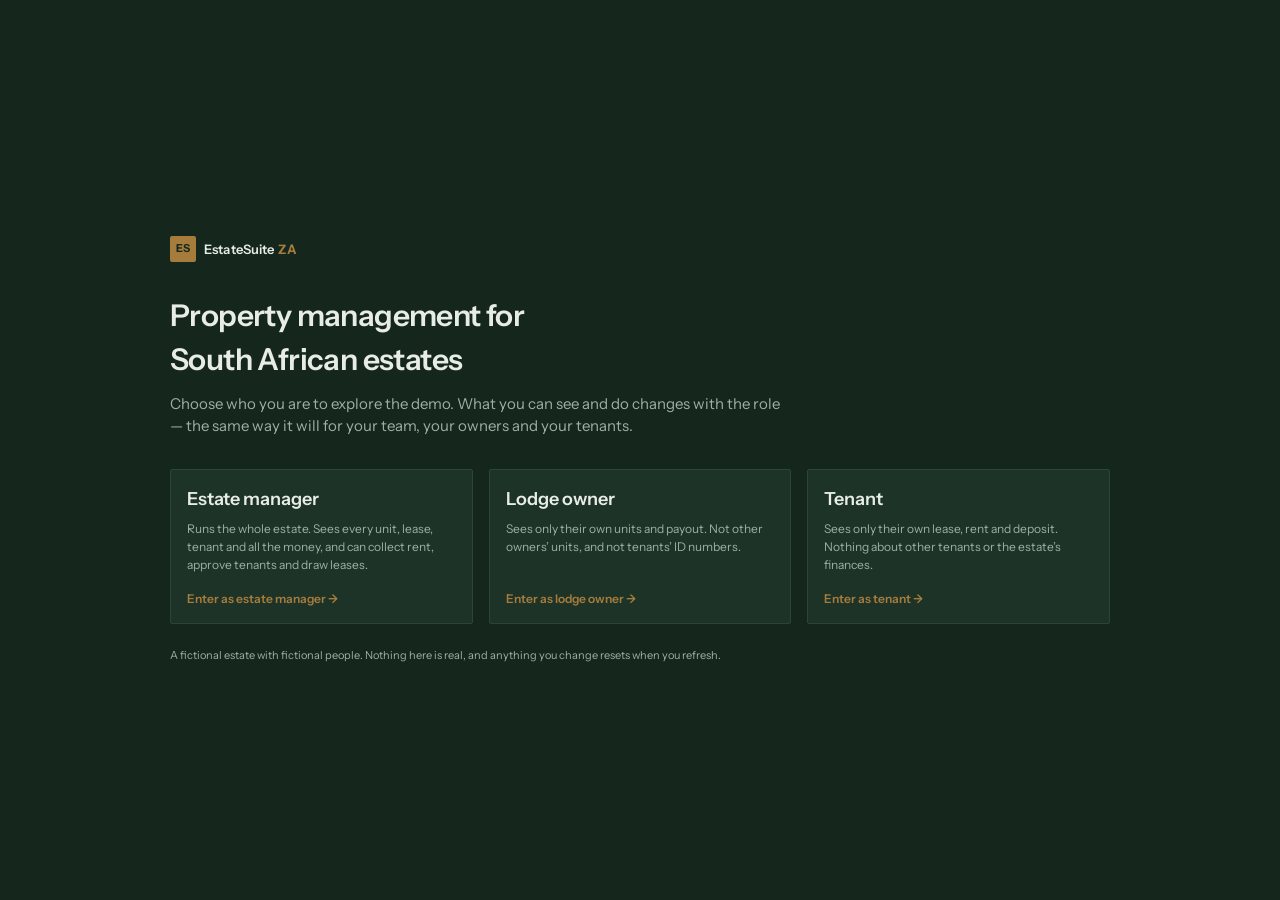
==== index.html @ 0b5a9187 "Front-end estate management demo with multi-country locale packs Static, no-backend demo and reusabl" ====
<!doctype html>
<html lang="en-ZA">
<head>
  <meta charset="utf-8" />
  <meta name="viewport" content="width=device-width, initial-scale=1" />
  <meta name="color-scheme" content="light" />
  <title>EstateSuite ZA</title>
  <meta name="description" content="Property management for South African estates, lodges and rental portfolios — demo build." />

  <!-- Fonts: Google Fonts CDN. tokens.css defines a system fallback so the
       app still reads correctly offline. Two families only. -->
  <link rel="preconnect" href="https://fonts.googleapis.com" />
  <link rel="preconnect" href="https://fonts.gstatic.com" crossorigin />
  <link rel="stylesheet"
    href="https://fonts.googleapis.com/css2?family=Instrument+Sans:wght@400;500;600;700&family=Source+Serif+4:opsz,wght@8..60,400;8..60,600&display=swap" />

  <link rel="stylesheet" href="/src/styles/tokens.css" />
  <link rel="stylesheet" href="/src/styles/app.css" />
</head>
<body>
  <div id="app" class="app-root"></div>
  <noscript>EstateSuite ZA requires JavaScript (ES modules) to run.</noscript>
  <script type="module" src="/src/app.js"></script>
</body>
</html>
---- src/styles/tokens.css ----
/* Design tokens — the single source of truth for the EstateSuite ZA look.
   Dark estate-green chrome, cool neutral paper, one brass accent. Two font
   families only. See CLAUDE.md for the authoritative palette. */

:root {
  /* Chrome — dark estate green */
  --chrome:       #15271D;
  --chrome-2:     #1D3327;
  --chrome-3:     #24402F;
  --chrome-line:  #2C4636;
  --chrome-ink:   #E7ECE5;
  --chrome-ink-2: #9DB0A2;

  /* Paper — cool neutral working surface (NOT warm cream) */
  --paper:        #FAF9F6;
  --paper-inset:  #F1EFE9;
  --paper-raised: #FFFFFF;
  --ink:          #1B1B17;
  --ink-2:        #5A594F;
  --ink-3:        #86847A;
  --line:         #E1DED6;
  --line-strong:  #CFCBC0;

  /* Brass — the one accent, used sparingly */
  --brass:        #A67C3D;
  --brass-2:      #916B32;
  --brass-ink:    #6E5124;
  --brass-wash:   #F3ECDF;

  /* Status — reserved for state, never decoration */
  --ok:    #3F7A4B;
  --ok-wash:  #E6EFE6;
  --warn:  #A5762A;
  --warn-wash: #F4EAD4;
  --over:  #A6432E;   /* rust — overdue / error */
  --over-wash: #F4E1DB;

  /* Type */
  --font-ui:  'Instrument Sans', system-ui, -apple-system, 'Segoe UI', Roboto, Helvetica, Arial, sans-serif;
  --font-doc: 'Source Serif 4', Georgia, 'Times New Roman', serif;

  /* Type scale (compact, density-first) */
  --fs-xs: 11px;
  --fs-sm: 12px;
  --fs-base: 13px;
  --fs-md: 15px;
  --fs-lg: 18px;
  --fs-xl: 22px;
  --fs-2xl: 30px;

  /* Space */
  --sp-1: 4px;
  --sp-2: 8px;
  --sp-3: 12px;
  --sp-4: 16px;
  --sp-5: 24px;
  --sp-6: 32px;
  --sp-7: 48px;

  /* Geometry */
  --radius: 2px;
  --sidebar-w: 236px;
  --topbar-h: 52px;
  --hairline: 1px solid var(--line);
  --focus: 2px solid var(--brass);

  --dur: 160ms;
  --ease: cubic-bezier(.2, .6, .2, 1);
}

@media (prefers-reduced-motion: reduce) {
  :root { --dur: 0ms; }
  * { scroll-behavior: auto !important; }
}
---- src/styles/app.css ----
/* app.css — shell chrome, primitives and the layout frame.
   Quality bar: hairlines not shadows, near-sharp corners, dense and quiet.
   See tokens.css for the palette. */

*, *::before, *::after { box-sizing: border-box; }

html, body { height: 100%; }
body {
  margin: 0;
  font-family: var(--font-ui);
  font-size: var(--fs-base);
  line-height: 1.45;
  color: var(--ink);
  background: var(--chrome);
  -webkit-font-smoothing: antialiased;
  text-rendering: optimizeLegibility;
}

h1, h2, h3, p { margin: 0; }
button { font: inherit; color: inherit; }
a { color: inherit; text-decoration: none; }

:focus-visible {
  outline: var(--focus);
  outline-offset: 2px;
}

/* ---- Skip link ---------------------------------------------------------- */
.skip-link {
  position: fixed;
  top: 8px; left: 8px;
  z-index: 100;
  padding: 8px 12px;
  background: var(--paper);
  color: var(--ink);
  border: 1px solid var(--brass);
  border-radius: var(--radius);
  transform: translateY(-160%);
  transition: transform var(--dur) var(--ease);
}
.skip-link:focus { transform: translateY(0); }

/* ---- App frame ---------------------------------------------------------- */
.app-root { height: 100%; display: flex; flex-direction: column; }
.ribbon {
  flex: 0 0 auto;
  display: flex; align-items: center; gap: var(--sp-2);
  height: 26px; padding: 0 var(--sp-4);
  background: var(--chrome-2); color: var(--chrome-ink-2);
  border-bottom: 1px solid var(--chrome-line);
  font-size: var(--fs-xs); letter-spacing: .02em;
}
.ribbon__dot { width: 6px; height: 6px; border-radius: 50%; background: var(--brass); flex: 0 0 auto; }
.app {
  flex: 1 1 auto;
  min-height: 0;
  display: grid;
  grid-template-columns: var(--sidebar-w) 1fr;
  background: var(--chrome);
}

/* ---- Sidebar (chrome) --------------------------------------------------- */
.sidebar {
  grid-column: 1;
  display: flex;
  flex-direction: column;
  background: var(--chrome);
  border-right: 1px solid var(--chrome-line);
  min-height: 0;
  overflow-y: auto;
}
.brand {
  display: flex;
  align-items: center;
  gap: var(--sp-2);
  height: var(--topbar-h);
  padding: 0 var(--sp-4);
  border-bottom: 1px solid var(--chrome-line);
  flex: 0 0 auto;
}
.brand__mark {
  display: grid;
  place-items: center;
  width: 26px; height: 26px;
  font-size: var(--fs-xs);
  font-weight: 700;
  letter-spacing: .04em;
  color: var(--chrome);
  background: var(--brass);
  border-radius: var(--radius);
}
.brand__name {
  font-weight: 600;
  letter-spacing: .01em;
  color: var(--chrome-ink);
}
.brand__za {
  color: var(--brass);
  margin-left: 4px;
  font-weight: 700;
}

.nav { padding: var(--sp-3) 0 var(--sp-5); }
.nav__group { padding: var(--sp-2) var(--sp-3) 0; }
.nav__group + .nav__group { margin-top: var(--sp-3); }
.nav__label {
  font-size: 10px;
  font-weight: 600;
  letter-spacing: .12em;
  text-transform: uppercase;
  color: var(--chrome-ink-2);
  padding: var(--sp-2) var(--sp-3) var(--sp-1);
}
.nav__item {
  display: block;
  padding: 7px var(--sp-3);
  border-radius: var(--radius);
  color: var(--chrome-ink-2);
  border-left: 2px solid transparent;
  transition: background var(--dur) var(--ease), color var(--dur) var(--ease);
}
.nav__item:hover { background: var(--chrome-2); color: var(--chrome-ink); }
.nav__item.is-active {
  background: var(--chrome-2);
  color: var(--chrome-ink);
  border-left-color: var(--brass);
  font-weight: 500;
}

/* ---- Main column -------------------------------------------------------- */
.main {
  grid-column: 2;
  display: flex;
  flex-direction: column;
  min-width: 0;
  min-height: 0;
  background: var(--paper);
}

.topbar {
  display: flex;
  align-items: center;
  gap: var(--sp-3);
  height: var(--topbar-h);
  padding: 0 var(--sp-5);
  background: var(--paper);
  border-bottom: var(--hairline);
  flex: 0 0 auto;
}
.topbar__title {
  font-size: var(--fs-md);
  font-weight: 600;
  letter-spacing: -.01em;
}
.topbar__spacer { flex: 1 1 auto; }
.topbar__today {
  font-size: var(--fs-sm);
  color: var(--ink-3);
  white-space: nowrap;
}

.roleswitch__wrap {
  display: inline-flex;
  align-items: center;
  gap: var(--sp-2);
  padding-left: var(--sp-4);
  border-left: var(--hairline);
}
.roleswitch__caption {
  font-size: var(--fs-xs);
  letter-spacing: .04em;
  text-transform: uppercase;
  color: var(--ink-3);
}
.roleswitch {
  font: inherit;
  font-size: var(--fs-sm);
  font-weight: 500;
  color: var(--ink);
  background: var(--paper-raised);
  border: 1px solid var(--line-strong);
  border-radius: var(--radius);
  padding: 5px 26px 5px 10px;
  appearance: none;
  background-image:
    linear-gradient(45deg, transparent 50%, var(--ink-2) 50%),
    linear-gradient(135deg, var(--ink-2) 50%, transparent 50%);
  background-position: right 12px center, right 8px center;
  background-size: 4px 4px, 4px 4px;
  background-repeat: no-repeat;
  cursor: pointer;
}

/* ---- View surface ------------------------------------------------------- */
.view {
  flex: 1 1 auto;
  min-height: 0;
  overflow: auto;
  padding: var(--sp-5);
}
.view:focus { outline: none; }

/* ---- Stub (pre-build placeholder) --------------------------------------- */
.stub {
  max-width: 560px;
  padding: var(--sp-5);
  background: var(--paper-raised);
  border: var(--hairline);
  border-radius: var(--radius);
}
.stub__badge {
  display: inline-block;
  font-size: var(--fs-xs);
  font-weight: 600;
  letter-spacing: .06em;
  text-transform: uppercase;
  color: var(--brass-ink);
  background: var(--brass-wash);
  border: 1px solid #E4D6BC;
  border-radius: var(--radius);
  padding: 3px 8px;
  margin-bottom: var(--sp-3);
}
.stub__title {
  font-size: var(--fs-xl);
  font-weight: 600;
  letter-spacing: -.01em;
  margin-bottom: var(--sp-2);
}
.stub__text { color: var(--ink-2); max-width: 48ch; }

/* ---- Buttons ------------------------------------------------------------ */
.btn {
  font: inherit;
  font-size: var(--fs-sm);
  font-weight: 500;
  padding: 6px 14px;
  border: 1px solid var(--line-strong);
  border-radius: var(--radius);
  background: var(--paper-raised);
  color: var(--ink);
  cursor: pointer;
  transition: background var(--dur) var(--ease), border-color var(--dur) var(--ease);
}
.btn:hover { background: var(--paper-inset); }
.btn--primary {
  background: var(--brass);
  border-color: var(--brass-2);
  color: #fff;
}
.btn--primary:hover { background: var(--brass-2); }
.btn--ghost { background: transparent; border-color: transparent; }
.btn--ghost:hover { background: var(--paper-inset); }
.btn--danger { color: var(--over); border-color: var(--over); background: var(--over-wash); }

.iconbtn {
  display: none; /* hamburger only shows on mobile */
  align-items: center;
  justify-content: center;
  width: 34px; height: 34px;
  border: 1px solid transparent;
  border-radius: var(--radius);
  background: transparent;
  color: var(--ink);
  cursor: pointer;
}
.iconbtn:hover { background: var(--paper-inset); }

/* ---- Scrim (mobile drawer backdrop) ------------------------------------- */
.scrim {
  position: fixed;
  inset: 0;
  background: rgba(11, 20, 15, .46);
  z-index: 40;
}

/* ---- Toast -------------------------------------------------------------- */
.toast-host {
  position: fixed;
  right: var(--sp-5);
  bottom: var(--sp-5);
  z-index: 80;
  display: flex;
  flex-direction: column;
  gap: var(--sp-2);
  max-width: min(360px, calc(100vw - 32px));
}
.toast {
  padding: 10px 14px;
  background: var(--chrome-2);
  color: var(--chrome-ink);
  border: 1px solid var(--chrome-line);
  border-left: 3px solid var(--brass);
  border-radius: var(--radius);
  font-size: var(--fs-sm);
  cursor: pointer;
  opacity: 0;
  transform: translateY(6px);
  transition: opacity var(--dur) var(--ease), transform var(--dur) var(--ease);
}
.toast.is-in { opacity: 1; transform: translateY(0); }
.toast--ok   { border-left-color: var(--ok); }
.toast--warn { border-left-color: var(--warn); }
.toast--over { border-left-color: var(--over); }

/* ---- Modal -------------------------------------------------------------- */
.modal-overlay {
  position: fixed;
  inset: 0;
  z-index: 60;
  display: grid;
  place-items: start center;
  padding: var(--sp-7) var(--sp-4);
  background: rgba(11, 20, 15, .5);
  overflow: auto;
}
.modal-overlay[hidden] { display: none; }
.modal {
  width: min(560px, 100%);
  background: var(--paper);
  border: 1px solid var(--line-strong);
  border-radius: var(--radius);
}
.modal:focus { outline: none; }
.modal__head {
  display: flex;
  align-items: center;
  gap: var(--sp-3);
  padding: var(--sp-4) var(--sp-5);
  border-bottom: var(--hairline);
}
.modal__title { font-size: var(--fs-md); font-weight: 600; flex: 1 1 auto; }
.modal__x {
  border: none; background: transparent; cursor: pointer;
  color: var(--ink-3); font-size: 14px; padding: 4px 6px; border-radius: var(--radius);
}
.modal__x:hover { background: var(--paper-inset); color: var(--ink); }
.modal__body { padding: var(--sp-5); }
.modal__foot {
  display: flex; justify-content: flex-end; gap: var(--sp-2);
  padding: var(--sp-4) var(--sp-5);
  border-top: var(--hairline);
}

/* ---- Mobile: drawer under 900px ---------------------------------------- */
@media (max-width: 900px) {
  .app { grid-template-columns: 1fr; }
  .iconbtn.hamburger { display: inline-flex; }
  .topbar { padding: 0 var(--sp-4); }
  .view { padding: var(--sp-4); }
  .roleswitch__caption { display: none; }

  .sidebar {
    position: fixed;
    top: 0; left: 0; bottom: 0;
    width: min(280px, 82vw);
    z-index: 50;
    transform: translateX(-100%);
    transition: transform var(--dur) var(--ease);
    box-shadow: none;
  }
  .app.is-drawer-open .sidebar { transform: translateX(0); }
  .scrim[hidden] { display: none; }
}

@media (min-width: 901px) {
  .scrim { display: none; }
}

/* ---- Utilities ---------------------------------------------------------- */
.sr-only {
  position: absolute; width: 1px; height: 1px; padding: 0; margin: -1px;
  overflow: hidden; clip: rect(0 0 0 0); white-space: nowrap; border: 0;
}
.muted { color: var(--ink-3); }
.is-num { font-variant-numeric: tabular-nums; font-feature-settings: "tnum" 1; }

/* ---- Dashboard ---------------------------------------------------------- */
.dash { max-width: 1180px; }
.dash__head { margin-bottom: var(--sp-4); }
.dash__title {
  font-size: var(--fs-xl);
  font-weight: 600;
  letter-spacing: -.015em;
}
.dash__sub { color: var(--ink-2); font-size: var(--fs-sm); margin-top: 2px; }

/* KPI strip */
.stat-row {
  display: grid;
  grid-template-columns: repeat(auto-fit, minmax(184px, 1fr));
  gap: var(--sp-3);
  margin-bottom: var(--sp-5);
}
.stat {
  display: block;
  padding: var(--sp-3) var(--sp-4);
  background: var(--paper-raised);
  border: var(--hairline);
  border-top: 2px solid var(--line-strong);
  border-radius: var(--radius);
}
.stat--link { transition: border-color var(--dur) var(--ease), background var(--dur) var(--ease); }
.stat--link:hover { background: var(--paper-inset); }
.stat__label {
  font-size: var(--fs-xs);
  letter-spacing: .04em;
  text-transform: uppercase;
  color: var(--ink-3);
}
.stat__value {
  font-size: var(--fs-2xl);
  font-weight: 600;
  letter-spacing: -.02em;
  line-height: 1.1;
  margin-top: 4px;
  font-variant-numeric: tabular-nums;
}
.stat__sub { font-size: var(--fs-sm); color: var(--ink-2); margin-top: 4px; }
.stat--emphasis .stat__value { font-size: var(--fs-2xl); }
.stat--over  { border-top-color: var(--over); }
.stat--over  .stat__value { color: var(--over); }
.stat--warn  { border-top-color: var(--warn); }
.stat--ok    { border-top-color: var(--ok); }
.stat--ok    .stat__value { color: var(--ok); }

/* Panels */
.panel {
  background: var(--paper-raised);
  border: var(--hairline);
  border-radius: var(--radius);
  margin-bottom: var(--sp-4);
  overflow: hidden;
}
.panel--wide { margin-bottom: var(--sp-4); }
.panel__head {
  display: flex;
  align-items: baseline;
  gap: var(--sp-3);
  padding: var(--sp-3) var(--sp-4);
  border-bottom: var(--hairline);
}
.panel__title { font-size: var(--fs-md); font-weight: 600; }
.panel__meta {
  font-size: var(--fs-xs);
  color: var(--ink-3);
  text-transform: uppercase;
  letter-spacing: .04em;
}
.panel__link {
  margin-left: auto;
  font-size: var(--fs-sm);
  color: var(--brass-ink);
  white-space: nowrap;
}
.panel__link:hover { text-decoration: underline; text-underline-offset: 2px; }

.panel-grid {
  display: grid;
  grid-template-columns: repeat(2, minmax(0, 1fr));
  gap: var(--sp-4);
  align-items: start;
}

/* ---- Table -------------------------------------------------------------- */
.table-wrap { width: 100%; overflow-x: auto; }
.table {
  width: 100%;
  border-collapse: collapse;
  font-size: var(--fs-base);
}
.table th, .table td {
  padding: 8px var(--sp-4);
  text-align: left;
  border-bottom: var(--hairline);
  white-space: nowrap;
}
.table thead th {
  font-size: var(--fs-xs);
  font-weight: 600;
  letter-spacing: .04em;
  text-transform: uppercase;
  color: var(--ink-3);
  background: var(--paper-inset);
}
.table tbody tr:last-child td { border-bottom: none; }
.table tbody tr:hover { background: var(--paper-inset); }
.table .t-right  { text-align: right; }
.table .t-center { text-align: center; }
.table .is-num   { font-variant-numeric: tabular-nums; }
.table .t-empty td {
  color: var(--ink-3);
  font-style: italic;
  padding: var(--sp-4);
  white-space: normal;
}
.row--over td { background: var(--over-wash); }
.row--over:hover td { background: #efd8d1; }

/* Badges */
.badge {
  display: inline-block;
  font-size: var(--fs-xs);
  font-weight: 600;
  letter-spacing: .02em;
  padding: 2px 7px;
  border-radius: 999px;
  border: 1px solid transparent;
}
.badge--ok      { color: var(--ok);   background: var(--ok-wash);   border-color: #cfe0cf; }
.badge--warn    { color: var(--warn); background: var(--warn-wash); border-color: #e7d4a8; }
.badge--over    { color: var(--over); background: var(--over-wash); border-color: #e6c3b8; }
.badge--neutral { color: var(--ink-2); background: var(--paper-inset); border-color: var(--line); }

/* Small button variant for inline row actions */
.btn--xs { padding: 3px 10px; font-size: var(--fs-xs); }

/* Key/value lists (payout, lease, deposit cards) */
.kv-list { padding: var(--sp-2) var(--sp-4) var(--sp-3); }
.kv {
  display: flex;
  justify-content: space-between;
  gap: var(--sp-4);
  padding: 8px 0;
  border-bottom: var(--hairline);
  font-size: var(--fs-base);
}
.kv:last-child { border-bottom: none; }
.kv__v { font-weight: 500; }
.kv--muted { color: var(--ink-3); }
.kv--total { font-weight: 600; border-top: 1px solid var(--line-strong); border-bottom: none; margin-top: 2px; }
.kv--total .kv__v { color: var(--ink); }

/* ---- Dashboard responsive ---------------------------------------------- */
@media (max-width: 720px) {
  .panel-grid { grid-template-columns: 1fr; }
  .stat-row { grid-template-columns: repeat(2, minmax(0, 1fr)); }
  .dash__title { font-size: var(--fs-lg); }
  .stat__value { font-size: var(--fs-xl); }
}
@media (max-width: 420px) {
  .stat-row { grid-template-columns: 1fr 1fr; gap: var(--sp-2); }
  .stat { padding: var(--sp-2) var(--sp-3); }
  .stat__value { font-size: var(--fs-lg); }
}

/* ---- Toolbars, filters, chips, fields ----------------------------------- */
.toolbar { display: flex; align-items: center; gap: var(--sp-3); margin-bottom: var(--sp-4); flex-wrap: wrap; }
.toolbar__filter { display: inline-flex; align-items: center; gap: var(--sp-2); }
.toolbar__cap {
  font-size: var(--fs-xs); text-transform: uppercase; letter-spacing: .04em; color: var(--ink-3);
}
.chips { display: flex; gap: 4px; flex-wrap: wrap; }
.row--click { cursor: pointer; }
.row--click:focus-visible { outline: var(--focus); outline-offset: -2px; }

.form-grid { display: grid; grid-template-columns: 1fr 1fr; gap: var(--sp-3); }
.field { display: flex; flex-direction: column; gap: 4px; }
.field__label {
  font-size: var(--fs-xs); text-transform: uppercase; letter-spacing: .04em; color: var(--ink-3);
}
.field__input {
  font: inherit; font-size: var(--fs-sm);
  padding: 7px 10px;
  border: 1px solid var(--line-strong);
  border-radius: var(--radius);
  background: var(--paper-raised); color: var(--ink);
}
.field__input:focus-visible { outline: var(--focus); outline-offset: 1px; }
.empty-note { padding: var(--sp-3) 0; color: var(--ink-2); }
.detail-title { font-size: var(--fs-lg); font-weight: 600; }
.lease-toolbar { display: flex; align-items: center; gap: var(--sp-3); margin-bottom: var(--sp-4); flex-wrap: wrap; }

/* ---- Properties: meters ------------------------------------------------- */
.meters { display: grid; grid-template-columns: 1fr 1fr; gap: var(--sp-4); padding: var(--sp-3) var(--sp-4) var(--sp-4); }
.meter-block__h {
  font-size: var(--fs-xs); text-transform: uppercase; letter-spacing: .04em;
  color: var(--ink-3); margin-bottom: 6px;
}
.meter-block .table-wrap { border: var(--hairline); border-radius: var(--radius); }

/* ---- The lease document (signature element) ----------------------------- */
.lease-detail { max-width: 820px; }
.doc-sheet {
  position: relative;
  max-width: 720px;
  margin: 0 auto;
  padding: 52px 60px 64px;
  background: var(--paper-raised);
  border: 1px solid var(--line-strong);
  outline: 1px solid var(--line);
  outline-offset: -6px;
  font-family: var(--font-doc);
  color: var(--ink);
  line-height: 1.6;
}
.doc-meta {
  display: flex; justify-content: space-between;
  font-size: var(--fs-xs); letter-spacing: .06em; text-transform: uppercase;
  color: var(--ink-3);
  border-bottom: var(--hairline); padding-bottom: var(--sp-2); margin-bottom: var(--sp-5);
}
.doc-title {
  font-size: 27px; font-weight: 600; letter-spacing: .01em; text-align: center;
  margin-bottom: var(--sp-2);
}
.doc-specimen-note {
  text-align: center; font-style: italic; font-size: var(--fs-sm);
  color: var(--brass-ink); margin-bottom: var(--sp-6);
}
.doc-h {
  font-size: var(--fs-md); font-weight: 600; letter-spacing: .01em;
  margin: var(--sp-5) 0 var(--sp-2);
}
.doc-p { margin-bottom: var(--sp-3); max-width: 62ch; }
.doc-p--muted { color: var(--ink-2); margin-top: var(--sp-5); }
.doc-v {
  font-weight: 600;
  box-shadow: inset 0 -1px 0 var(--brass);
  padding-bottom: 1px;
}
.doc-grid {
  display: grid; grid-template-columns: 1fr 1fr; gap: var(--sp-2) var(--sp-5);
  margin-bottom: var(--sp-2);
}
.doc-kv { padding: 6px 0; border-bottom: var(--hairline); }
.doc-kv__l { font-size: var(--fs-xs); text-transform: uppercase; letter-spacing: .05em; color: var(--ink-3); }
.doc-kv__v { font-size: var(--fs-md); margin-top: 2px; }
.doc-clause { margin-bottom: var(--sp-3); color: var(--ink-2); max-width: 62ch; }
.doc-clause__h { color: var(--ink); font-weight: 600; }
.doc-sign {
  display: flex; gap: var(--sp-6); margin-top: var(--sp-7);
}
.doc-sign__col { flex: 1; }
.doc-sign__rule { border-top: 1px solid var(--ink-2); margin-bottom: 6px; }
.doc-sign__role { font-size: var(--fs-xs); text-transform: uppercase; letter-spacing: .05em; color: var(--ink-3); }
.doc-sign__name { font-size: var(--fs-md); margin-top: 2px; }

.doc-stamp {
  position: absolute;
  top: 40px; right: 40px;
  font-family: var(--font-ui);
  font-size: 30px; font-weight: 700; letter-spacing: .18em;
  color: transparent;
  -webkit-text-stroke: 1px var(--brass);
  border: 3px solid var(--brass);
  border-radius: 4px;
  padding: 6px 14px;
  transform: rotate(-14deg);
  opacity: .34;
  pointer-events: none;
}

/* Compose animation — elements land in sequence; reduced motion shows all. */
.compose { opacity: 0; transform: translateY(6px); transition: opacity .34s var(--ease), transform .34s var(--ease); }
.compose.is-in { opacity: 1; transform: none; }
/* Once composing finishes, force the final visible state so it never sticks
   mid-transition (e.g. a backgrounded tab that paused the compositor).
   transition:none applies the end state instantly rather than re-animating. */
.doc-sheet.is-composed .compose { opacity: 1; transform: none; transition: none; }
.doc-sheet.is-composed .doc-stamp.compose { transform: rotate(-14deg) scale(1); transition: none; }
.compose--value.is-in { animation: doc-land .5s var(--ease); }
.doc-stamp.compose { transform: rotate(-14deg) scale(1.5); transition: opacity .5s var(--ease), transform .5s var(--ease); }
.doc-stamp.compose.is-in { transform: rotate(-14deg) scale(1); }
@keyframes doc-land {
  0% { background: var(--brass-wash); }
  100% { background: transparent; }
}
@media (prefers-reduced-motion: reduce) {
  .compose { opacity: 1; transform: none; transition: none; }
  .compose--value.is-in { animation: none; }
  .doc-stamp.compose { transform: rotate(-14deg) scale(1); }
}

/* ---- Responsive: leases + properties ------------------------------------ */
@media (max-width: 720px) {
  .form-grid { grid-template-columns: 1fr; }
  .meters { grid-template-columns: 1fr; }
  .doc-sheet { padding: 28px 22px 40px; }
  .doc-grid { grid-template-columns: 1fr; }
  .doc-sign { flex-direction: column; gap: var(--sp-5); }
  .doc-title { font-size: 21px; }
  .doc-stamp { font-size: 20px; top: 20px; right: 16px; }
}

/* ---- Landing (role chooser at #/) --------------------------------------- */
.landing-overlay {
  position: fixed; inset: 0; z-index: 200;
  background: var(--chrome); overflow: auto;
}
.landing-overlay[hidden] { display: none; }
.landing {
  min-height: 100%;
  display: flex; align-items: center; justify-content: center;
  padding: var(--sp-6) var(--sp-5);
}
.landing__inner { max-width: 940px; width: 100%; }
.landing__brand { display: flex; align-items: center; gap: var(--sp-2); margin-bottom: var(--sp-6); }
.landing__title {
  font-family: var(--font-ui); color: var(--chrome-ink);
  font-size: var(--fs-2xl); font-weight: 600; letter-spacing: -.02em;
  max-width: 20ch; margin-bottom: var(--sp-3);
}
.landing__sub {
  color: var(--chrome-ink-2); font-size: var(--fs-md);
  max-width: 62ch; margin-bottom: var(--sp-6);
}
.landing__cards {
  display: grid; grid-template-columns: repeat(3, 1fr);
  gap: var(--sp-4); margin-bottom: var(--sp-5);
}
.lcard {
  text-align: left;
  display: flex; flex-direction: column; gap: var(--sp-2);
  padding: var(--sp-4);
  background: var(--chrome-2); color: var(--chrome-ink);
  border: 1px solid var(--chrome-line); border-radius: var(--radius);
  cursor: pointer;
  transition: border-color var(--dur) var(--ease), background var(--dur) var(--ease);
}
.lcard:hover { border-color: var(--brass); background: var(--chrome-3); }
.lcard:focus-visible { outline: var(--focus); outline-offset: 2px; }
.lcard__title { font-size: var(--fs-lg); font-weight: 600; }
.lcard__line { color: var(--chrome-ink-2); font-size: var(--fs-sm); line-height: 1.5; flex: 1 1 auto; }
.lcard__go { color: var(--brass); font-size: var(--fs-sm); font-weight: 600; margin-top: var(--sp-2); }
.landing__foot { color: var(--chrome-ink-2); font-size: var(--fs-xs); }
@media (max-width: 720px) {
  .landing__cards { grid-template-columns: 1fr; }
  .landing__title { font-size: var(--fs-xl); }
}

/* Document note (plain helper lines inside the sheet) */
.doc-note {
  font-size: var(--fs-sm); color: var(--ink-2); font-style: italic;
  margin: -2px 0 var(--sp-4); max-width: 62ch;
}

/* ---- Print: only the document ------------------------------------------- */
@media print {
  .ribbon, .landing-overlay,
  .sidebar, .topbar, .lease-toolbar, .toolbar, .scrim, .toast-host,
  .skip-link, .dash__head { display: none !important; }
  .app { display: block; height: auto; }
  .main { background: #fff; }
  .view { overflow: visible; padding: 0; }
  .lease-detail { max-width: none; }
  .doc-sheet {
    border: none; outline: none; margin: 0; max-width: none; padding: 0;
  }
  .compose { opacity: 1 !important; transform: none !important; }
  .doc-stamp.compose { transform: rotate(-14deg) scale(1) !important; }
  @page { size: A4; margin: 18mm; }
}
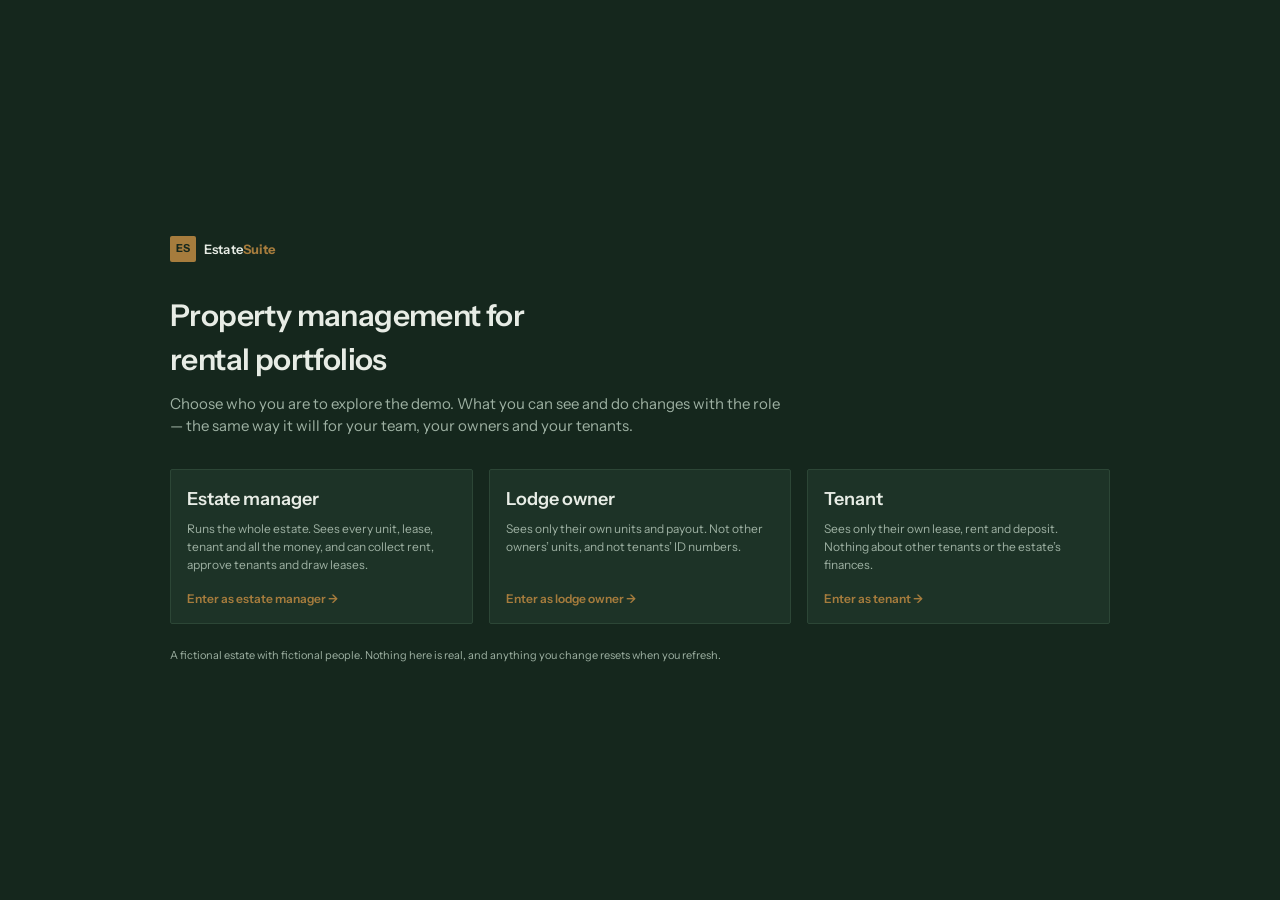
==== commit c84dabcc: "Rename to EstateSuite (country-neutral) and add social preview + favicon - Drop "ZA" from the produc" ====
--- a/index.html
+++ b/index.html
@@ -1,11 +1,33 @@
 <!doctype html>
-<html lang="en-ZA">
+<html lang="en">
 <head>
   <meta charset="utf-8" />
   <meta name="viewport" content="width=device-width, initial-scale=1" />
   <meta name="color-scheme" content="light" />
-  <title>EstateSuite ZA</title>
-  <meta name="description" content="Property management for South African estates, lodges and rental portfolios — demo build." />
+  <title>EstateSuite — rental property management</title>
+  <meta name="description" content="EstateSuite is a property management workspace for rental portfolios. Owners and agents track units, leases, tenants, rent, deposits and payouts in one place." />
+
+  <!-- Favicon: brass mark on dark estate green, with a PNG fallback. -->
+  <link rel="icon" href="/public/favicon.svg" type="image/svg+xml" />
+  <link rel="icon" href="/public/favicon.png" type="image/png" sizes="any" />
+  <link rel="apple-touch-icon" href="/public/favicon.png" />
+
+  <!-- Open Graph / social preview -->
+  <meta property="og:site_name" content="EstateSuite" />
+  <meta property="og:title" content="EstateSuite — rental property management" />
+  <meta property="og:description" content="A property management workspace for rental portfolios. Owners and agents track units, leases, tenants, rent and payouts in one place." />
+  <meta property="og:url" content="https://estatesuite.vercel.app/" />
+  <meta property="og:type" content="website" />
+  <meta property="og:image" content="https://estatesuite.vercel.app/public/og.png" />
+  <meta property="og:image:width" content="1200" />
+  <meta property="og:image:height" content="630" />
+  <meta property="og:image:alt" content="EstateSuite — a lease document assembling on the working surface." />
+
+  <!-- Twitter card -->
+  <meta name="twitter:card" content="summary_large_image" />
+  <meta name="twitter:title" content="EstateSuite — rental property management" />
+  <meta name="twitter:description" content="A property management workspace for rental portfolios. Owners and agents track units, leases, tenants, rent and payouts in one place." />
+  <meta name="twitter:image" content="https://estatesuite.vercel.app/public/og.png" />
 
   <!-- Fonts: Google Fonts CDN. tokens.css defines a system fallback so the
        app still reads correctly offline. Two families only. -->
@@ -19,7 +41,7 @@
 </head>
 <body>
   <div id="app" class="app-root"></div>
-  <noscript>EstateSuite ZA requires JavaScript (ES modules) to run.</noscript>
+  <noscript>EstateSuite requires JavaScript (ES modules) to run.</noscript>
   <script type="module" src="/src/app.js"></script>
 </body>
 </html>
--- a/src/styles/app.css
+++ b/src/styles/app.css
@@ -94,9 +94,8 @@
   letter-spacing: .01em;
   color: var(--chrome-ink);
 }
-.brand__za {
+.brand__accent {
   color: var(--brass);
-  margin-left: 4px;
   font-weight: 700;
 }
 
